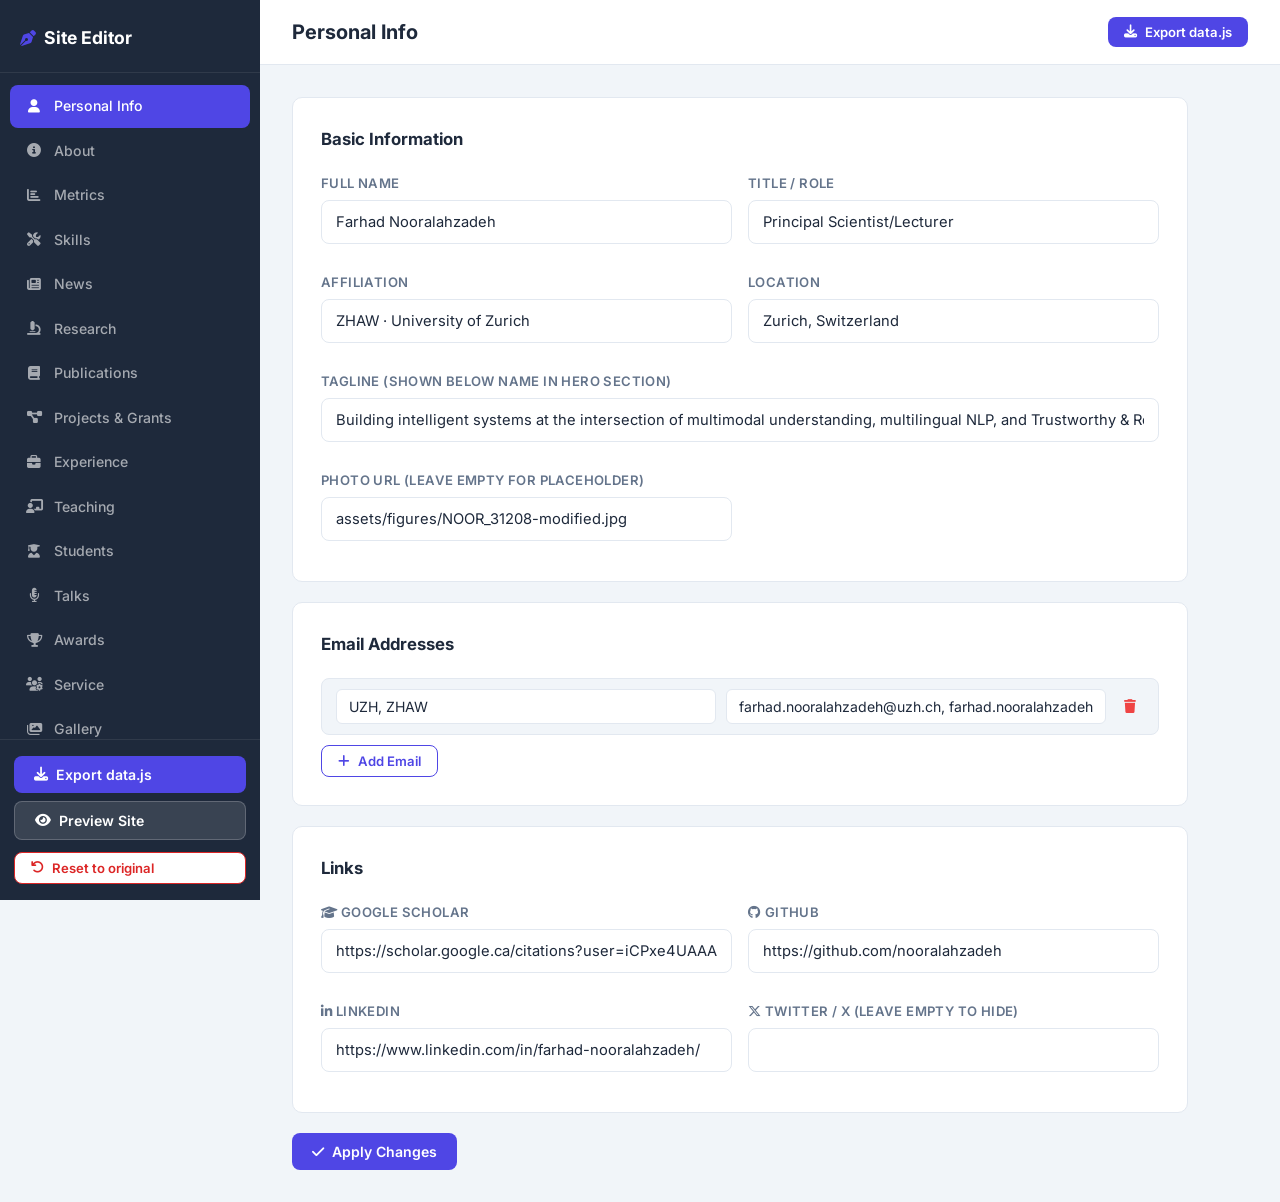
==== admin.html @ c6053048 "Add academic Supervision section and PhD alumni news. Co-authored-by: Cursor <cursoragent@cursor.com" ====
<!DOCTYPE html>
<html lang="en">
<head>
    <meta charset="UTF-8">
    <meta name="viewport" content="width=device-width, initial-scale=1.0">
    <title>Site Editor — Farhad Nooralahzadeh</title>
    <link rel="preconnect" href="https://fonts.googleapis.com">
    <link rel="preconnect" href="https://fonts.gstatic.com" crossorigin>
    <link href="https://fonts.googleapis.com/css2?family=Inter:wght@300;400;500;600;700&display=swap" rel="stylesheet">
    <link rel="stylesheet" href="https://cdnjs.cloudflare.com/ajax/libs/font-awesome/6.5.1/css/all.min.css">
    <link rel="stylesheet" href="admin.css">
</head>
<body>
    <div class="admin-layout">
        <!-- Sidebar -->
        <aside class="sidebar" id="sidebar">
            <div class="sidebar-header">
                <h2><i class="fas fa-pen-nib"></i> Site Editor</h2>
                <button class="sidebar-close" id="sidebarClose"><i class="fas fa-times"></i></button>
            </div>
            <nav class="sidebar-nav">
                <a href="#" class="sidebar-link active" data-section="personal"><i class="fas fa-user"></i> Personal Info</a>
                <a href="#" class="sidebar-link" data-section="about"><i class="fas fa-info-circle"></i> About</a>
                <a href="#" class="sidebar-link" data-section="metrics"><i class="fas fa-chart-bar"></i> Metrics</a>
                <a href="#" class="sidebar-link" data-section="skills"><i class="fas fa-tools"></i> Skills</a>
                <a href="#" class="sidebar-link" data-section="news"><i class="fas fa-newspaper"></i> News</a>
                <a href="#" class="sidebar-link" data-section="research"><i class="fas fa-microscope"></i> Research</a>
                <a href="#" class="sidebar-link" data-section="publications"><i class="fas fa-book"></i> Publications</a>
                <a href="#" class="sidebar-link" data-section="projects"><i class="fas fa-project-diagram"></i> Projects & Grants</a>
                <a href="#" class="sidebar-link" data-section="experience"><i class="fas fa-briefcase"></i> Experience</a>
                <a href="#" class="sidebar-link" data-section="teaching"><i class="fas fa-chalkboard-teacher"></i> Teaching</a>
                <a href="#" class="sidebar-link" data-section="students"><i class="fas fa-user-graduate"></i> Students</a>
                <a href="#" class="sidebar-link" data-section="talks"><i class="fas fa-microphone-alt"></i> Talks</a>
                <a href="#" class="sidebar-link" data-section="awards"><i class="fas fa-trophy"></i> Awards</a>
                <a href="#" class="sidebar-link" data-section="service"><i class="fas fa-users-cog"></i> Service</a>
                <a href="#" class="sidebar-link" data-section="gallery"><i class="fas fa-images"></i> Gallery</a>
            </nav>
            <div class="sidebar-actions">
                <button class="btn btn-primary" id="btnSave"><i class="fas fa-download"></i> Export data.js</button>
                <button class="btn btn-secondary" id="btnPreview"><i class="fas fa-eye"></i> Preview Site</button>
                <button class="btn btn-outline btn-sm" id="btnReset" style="margin-top:4px;color:#dc2626;border-color:#dc2626"><i class="fas fa-undo"></i> Reset to original</button>
            </div>
        </aside>

        <!-- Main content -->
        <main class="main-content">
            <header class="main-header">
                <button class="menu-toggle" id="menuToggle"><i class="fas fa-bars"></i></button>
                <h1 id="sectionTitle">Personal Info</h1>
                <div class="header-actions">
                    <button class="btn btn-sm btn-primary" id="btnSaveTop"><i class="fas fa-download"></i> Export data.js</button>
                </div>
            </header>

            <div class="editor-area" id="editorArea">
                <!-- Dynamic content inserted here -->
            </div>
        </main>
    </div>

    <!-- Draft banner (shown only when NOT using dev server) -->
    <div class="draft-banner" id="draftBanner" style="display:none">
        <i class="fas fa-info-circle"></i>
        <span>Draft saved in browser only. Run <code style="background:#dbeafe;padding:2px 6px;border-radius:4px">python3 serve.py</code> to auto-save data.js, or click <strong>Export data.js</strong> to download manually.</span>
    </div>

    <!-- Toast notification -->
    <div class="toast" id="toast"></div>

    <script src="data.js?v=43"></script>
    <script>
    /* ==========================================================
       ADMIN EDITOR — Visual editor for data.js
       ========================================================== */

    // Load from localStorage if saved, otherwise from data.js
    // Version check: if data.js has a newer _dataVersion, discard the stale draft
    const STORAGE_KEY = 'siteDataDraft';
    let data;
    const saved = localStorage.getItem(STORAGE_KEY);
    if (saved) {
        try {
            const draft = JSON.parse(saved);
            const fileVersion = siteData._dataVersion || 0;
            const draftVersion = draft._dataVersion || 0;
            if (draftVersion < fileVersion) {
                console.log(`[Admin] data.js updated (v${fileVersion} > draft v${draftVersion}). Loading fresh data.`);
                data = JSON.parse(JSON.stringify(siteData));
                localStorage.removeItem(STORAGE_KEY);
            } else {
                data = draft;
                console.log('[Admin] Loaded draft from localStorage (v' + draftVersion + ')');
            }
        } catch (e) {
            data = JSON.parse(JSON.stringify(siteData));
        }
    } else {
        data = JSON.parse(JSON.stringify(siteData));
    }

    // Persist to localStorage AND write data.js via dev server
    function persistDraft() {
        localStorage.setItem(STORAGE_KEY, JSON.stringify(data));

        // Try to save data.js through the local dev server
        fetch('/save-data', {
            method: 'POST',
            headers: { 'Content-Type': 'application/json' },
            body: JSON.stringify(data)
        })
        .then(r => r.json())
        .then(res => {
            if (res.ok) {
                document.getElementById('draftBanner').style.display = 'none';
                console.log('[Admin] data.js saved to disk');
            }
        })
        .catch(() => {
            // Not running via dev server — show draft banner
            document.getElementById('draftBanner').style.display = '';
            console.log('[Admin] Saved to localStorage only (run serve.py for auto-save to data.js)');
        });
    }

    const editorArea = document.getElementById('editorArea');
    const sectionTitle = document.getElementById('sectionTitle');

    // ─── Sidebar navigation ─────────────────────────────
    document.querySelectorAll('.sidebar-link').forEach(link => {
        link.addEventListener('click', e => {
            e.preventDefault();
            document.querySelectorAll('.sidebar-link').forEach(l => l.classList.remove('active'));
            link.classList.add('active');
            const section = link.dataset.section;
            sectionTitle.textContent = link.textContent.trim();
            renderSection(section);
            // Close sidebar on mobile
            document.getElementById('sidebar').classList.remove('open');
        });
    });

    // Mobile menu
    document.getElementById('menuToggle').addEventListener('click', () => {
        document.getElementById('sidebar').classList.toggle('open');
    });
    document.getElementById('sidebarClose').addEventListener('click', () => {
        document.getElementById('sidebar').classList.remove('open');
    });

    // Save / Preview buttons
    document.getElementById('btnSave').addEventListener('click', downloadDataJS);
    document.getElementById('btnSaveTop').addEventListener('click', downloadDataJS);
    document.getElementById('btnPreview').addEventListener('click', () => {
        window.open('index.html', '_blank');
    });

    document.getElementById('btnReset').addEventListener('click', () => {
        if (confirm('Reset all changes and revert to the original data.js? This cannot be undone.')) {
            localStorage.removeItem(STORAGE_KEY);
            data = JSON.parse(JSON.stringify(siteData));
            renderSection('personal');
            document.querySelectorAll('.sidebar-link').forEach(l => l.classList.remove('active'));
            document.querySelector('.sidebar-link[data-section="personal"]').classList.add('active');
            sectionTitle.textContent = 'Personal Info';
            document.getElementById('draftBanner').style.display = 'none';
            showToast('Reset to original data.js');
        }
    });

    // ─── Section Renderers ──────────────────────────────
    function renderSection(section) {
        const renderers = {
            personal: renderPersonalEditor,
            about: renderAboutEditor,
            metrics: renderMetricsEditor,
            skills: renderSkillsEditor,
            news: renderNewsEditor,
            research: renderResearchEditor,
            publications: renderPublicationsEditor,
            projects: renderProjectsEditor,
            experience: renderExperienceEditor,
            teaching: renderTeachingEditor,
            students: renderStudentsEditor,
            talks: renderTalksEditor,
            awards: renderAwardsEditor,
            service: renderServiceEditor,
            gallery: renderGalleryEditor
        };
        (renderers[section] || renderers.personal)();
    }

    // ─── PERSONAL INFO ──────────────────────────────────
    function renderPersonalEditor() {
        const d = data.personal;
        editorArea.innerHTML = `
            <div class="editor-card">
                <h3>Basic Information</h3>
                <div class="form-grid">
                    <div class="form-group">
                        <label>Full Name</label>
                        <input type="text" id="p-name" value="${esc(d.name)}">
                    </div>
                    <div class="form-group">
                        <label>Title / Role</label>
                        <input type="text" id="p-title" value="${esc(d.title)}">
                    </div>
                    <div class="form-group">
                        <label>Affiliation</label>
                        <input type="text" id="p-affiliation" value="${esc(d.affiliation)}">
                    </div>
                    <div class="form-group">
                        <label>Location</label>
                        <input type="text" id="p-location" value="${esc(d.location || '')}" placeholder="e.g. Zurich, Switzerland">
                    </div>
                    <div class="form-group col-span-full">
                        <label>Tagline (shown below name in hero section)</label>
                        <input type="text" id="p-tagline" value="${esc(d.tagline || '')}" placeholder="e.g. Building intelligent systems at the intersection of...">
                    </div>
                    <div class="form-group">
                        <label>Photo URL (leave empty for placeholder)</label>
                        <input type="text" id="p-photo" value="${esc(d.photo)}" placeholder="e.g. assets/profile.jpg">
                    </div>
                </div>
            </div>

            <div class="editor-card">
                <h3>Email Addresses</h3>
                <div id="emails-list">
                    ${d.emails.map((e, i) => `
                        <div class="inline-group" data-idx="${i}">
                            <input type="text" placeholder="Label" value="${esc(e.label)}" data-field="label">
                            <input type="email" placeholder="Email" value="${esc(e.address)}" data-field="address">
                            <button class="btn-icon btn-danger" onclick="removeEmail(${i})"><i class="fas fa-trash"></i></button>
                        </div>`).join('')}
                </div>
                <button class="btn btn-sm btn-outline" onclick="addEmail()"><i class="fas fa-plus"></i> Add Email</button>
            </div>

            <div class="editor-card">
                <h3>Links</h3>
                <div class="form-grid">
                    <div class="form-group">
                        <label><i class="fas fa-graduation-cap"></i> Google Scholar</label>
                        <input type="url" id="p-scholar" value="${esc(d.links.scholar)}">
                    </div>
                    <div class="form-group">
                        <label><i class="fab fa-github"></i> GitHub</label>
                        <input type="url" id="p-github" value="${esc(d.links.github)}">
                    </div>
                    <div class="form-group">
                        <label><i class="fab fa-linkedin-in"></i> LinkedIn</label>
                        <input type="url" id="p-linkedin" value="${esc(d.links.linkedin)}">
                    </div>
                    <div class="form-group">
                        <label><i class="fab fa-x-twitter"></i> Twitter / X (leave empty to hide)</label>
                        <input type="url" id="p-twitter" value="${esc(d.links.twitter)}">
                    </div>
                </div>
            </div>
            <button class="btn btn-primary" onclick="savePersonal()"><i class="fas fa-check"></i> Apply Changes</button>
        `;
    }

    function savePersonal() {
        data.personal.name = val('p-name');
        data.personal.title = val('p-title');
        data.personal.affiliation = val('p-affiliation');
        data.personal.location = val('p-location');
        data.personal.tagline = val('p-tagline');
        data.personal.photo = val('p-photo');
        data.personal.links.scholar = val('p-scholar');
        data.personal.links.github = val('p-github');
        data.personal.links.linkedin = val('p-linkedin');
        data.personal.links.twitter = val('p-twitter');

        // Emails
        data.personal.emails = [];
        document.querySelectorAll('#emails-list .inline-group').forEach(row => {
            const label = row.querySelector('[data-field="label"]').value.trim();
            const address = row.querySelector('[data-field="address"]').value.trim();
            if (label && address) data.personal.emails.push({ label, address });
        });
        persistDraft();
        showToast('Personal info saved');
    }

    window.addEmail = function() {
        data.personal.emails.push({ label: '', address: '' });
        renderPersonalEditor();
    };
    window.removeEmail = function(i) {
        data.personal.emails.splice(i, 1);
        renderPersonalEditor();
    };

    // ─── ABOUT ──────────────────────────────────────────
    function renderAboutEditor() {
        const d = data.about;
        editorArea.innerHTML = `
            <div class="editor-card">
                <h3>About Paragraphs <span class="hint">HTML allowed (e.g. &lt;strong&gt;, &lt;em&gt;, &lt;a&gt;)</span></h3>
                <div id="about-paragraphs">
                    ${d.paragraphs.map((p, i) => `
                        <div class="form-group">
                            <label>Paragraph ${i + 1}
                                <button class="btn-icon btn-danger float-right" onclick="removeAboutParagraph(${i})"><i class="fas fa-trash"></i></button>
                            </label>
                            <textarea rows="4" data-idx="${i}">${esc(p)}</textarea>
                        </div>`).join('')}
                </div>
                <button class="btn btn-sm btn-outline" onclick="addAboutParagraph()"><i class="fas fa-plus"></i> Add Paragraph</button>
            </div>

            <div class="editor-card">
                <h3>Highlight Cards</h3>
                <div id="about-highlights">
                    ${d.highlights.map((h, i) => `
                        <div class="card-group" data-idx="${i}">
                            <div class="card-group-header">
                                <strong>Card ${i + 1}</strong>
                                <button class="btn-icon btn-danger" onclick="removeHighlight(${i})"><i class="fas fa-trash"></i></button>
                            </div>
                            <div class="form-grid-3">
                                <div class="form-group">
                                    <label>Icon (FA class)</label>
                                    <input type="text" value="${esc(h.icon)}" data-field="icon">
                                </div>
                                <div class="form-group">
                                    <label>Title</label>
                                    <input type="text" value="${esc(h.title)}" data-field="title">
                                </div>
                                <div class="form-group">
                                    <label>Text</label>
                                    <input type="text" value="${esc(h.text)}" data-field="text">
                                </div>
                            </div>
                        </div>`).join('')}
                </div>
                <button class="btn btn-sm btn-outline" onclick="addHighlight()"><i class="fas fa-plus"></i> Add Card</button>
            </div>
            <button class="btn btn-primary" onclick="saveAbout()"><i class="fas fa-check"></i> Apply Changes</button>
        `;
    }

    function saveAbout() {
        data.about.paragraphs = [];
        document.querySelectorAll('#about-paragraphs textarea').forEach(ta => {
            if (ta.value.trim()) data.about.paragraphs.push(ta.value.trim());
        });
        data.about.highlights = [];
        document.querySelectorAll('#about-highlights .card-group').forEach(card => {
            data.about.highlights.push({
                icon: card.querySelector('[data-field="icon"]').value.trim(),
                title: card.querySelector('[data-field="title"]').value.trim(),
                text: card.querySelector('[data-field="text"]').value.trim()
            });
        });
        persistDraft();
        showToast('About section saved');
    }

    window.addAboutParagraph = function() { data.about.paragraphs.push(''); renderAboutEditor(); };
    window.removeAboutParagraph = function(i) { data.about.paragraphs.splice(i, 1); renderAboutEditor(); };
    window.addHighlight = function() { data.about.highlights.push({ icon: 'fas fa-star', title: '', text: '' }); renderAboutEditor(); };
    window.removeHighlight = function(i) { data.about.highlights.splice(i, 1); renderAboutEditor(); };

    // ─── METRICS ────────────────────────────────────────
    function renderMetricsEditor() {
        if (!data.metrics) data.metrics = [];
        editorArea.innerHTML = `
            <div class="editor-card">
                <div class="card-header-flex">
                    <h3>Impact Metrics Bar <span class="hint">Shown in the About section (e.g. "23+ Publications")</span></h3>
                    <button class="btn btn-sm btn-outline" onclick="addMetric()"><i class="fas fa-plus"></i> Add Metric</button>
                </div>
                <div id="metric-items">
                    ${data.metrics.map((m, i) => `
                        <div class="inline-group" data-idx="${i}">
                            <input type="text" placeholder="Value (e.g. 23+)" value="${esc(m.value)}" data-field="value" style="flex:0 0 120px">
                            <input type="text" placeholder="Label (e.g. Publications)" value="${esc(m.label)}" data-field="label">
                            ${i > 0 ? `<button class="btn-icon" onclick="moveItem('metrics',${i},-1)" title="Move up"><i class="fas fa-arrow-up"></i></button>` : ''}
                            ${i < data.metrics.length - 1 ? `<button class="btn-icon" onclick="moveItem('metrics',${i},1)" title="Move down"><i class="fas fa-arrow-down"></i></button>` : ''}
                            <button class="btn-icon btn-danger" onclick="removeMetric(${i})"><i class="fas fa-trash"></i></button>
                        </div>`).join('')}
                    ${data.metrics.length === 0 ? '<p class="empty-msg">No metrics added yet.</p>' : ''}
                </div>
            </div>
            <button class="btn btn-primary" onclick="saveMetrics()"><i class="fas fa-check"></i> Apply Changes</button>
        `;
    }

    function saveMetrics() {
        data.metrics = [];
        document.querySelectorAll('#metric-items .inline-group').forEach(row => {
            data.metrics.push({
                value: row.querySelector('[data-field="value"]').value.trim(),
                label: row.querySelector('[data-field="label"]').value.trim()
            });
        });
        persistDraft();
        showToast('Metrics saved');
    }

    window.addMetric = function() { data.metrics.push({ value: '', label: '' }); renderMetricsEditor(); };
    window.removeMetric = function(i) { data.metrics.splice(i, 1); renderMetricsEditor(); };

    // ─── SKILLS ─────────────────────────────────────────
    function renderSkillsEditor() {
        if (!data.skills) data.skills = [];
        editorArea.innerHTML = `
            <div class="editor-card">
                <div class="card-header-flex">
                    <h3>Technical Expertise <span class="hint">Skill categories shown in the "Technical Expertise" section</span></h3>
                    <button class="btn btn-sm btn-outline" onclick="addSkillCategory()"><i class="fas fa-plus"></i> Add Category</button>
                </div>
                <div id="skill-items">
                    ${data.skills.map((cat, i) => `
                        <div class="list-card" data-idx="${i}">
                            <div class="list-card-header">
                                <strong>${cat.category || 'New Category'}</strong>
                                <div class="list-card-actions">
                                    ${i > 0 ? `<button class="btn-icon" onclick="moveItem('skills',${i},-1)" title="Move up"><i class="fas fa-arrow-up"></i></button>` : ''}
                                    ${i < data.skills.length - 1 ? `<button class="btn-icon" onclick="moveItem('skills',${i},1)" title="Move down"><i class="fas fa-arrow-down"></i></button>` : ''}
                                    <button class="btn-icon btn-danger" onclick="removeSkillCategory(${i})"><i class="fas fa-trash"></i></button>
                                </div>
                            </div>
                            <div class="form-group">
                                <label>Category Name</label>
                                <input type="text" value="${esc(cat.category)}" data-field="category" placeholder="e.g. AI & Machine Learning">
                            </div>
                            <div class="form-group">
                                <label>Items (comma-separated)</label>
                                <textarea rows="2" data-field="items">${esc((cat.items || []).join(', '))}</textarea>
                            </div>
                        </div>`).join('')}
                    ${data.skills.length === 0 ? '<p class="empty-msg">No skill categories added yet.</p>' : ''}
                </div>
            </div>
            <button class="btn btn-primary" onclick="saveSkills()"><i class="fas fa-check"></i> Apply Changes</button>
        `;
    }

    function saveSkills() {
        data.skills = [];
        document.querySelectorAll('#skill-items .list-card').forEach(card => {
            const itemsRaw = card.querySelector('[data-field="items"]').value.trim();
            data.skills.push({
                category: card.querySelector('[data-field="category"]').value.trim(),
                items: itemsRaw ? itemsRaw.split(',').map(s => s.trim()).filter(Boolean) : []
            });
        });
        persistDraft();
        showToast('Skills saved');
    }

    window.addSkillCategory = function() { data.skills.push({ category: '', items: [] }); renderSkillsEditor(); };
    window.removeSkillCategory = function(i) { data.skills.splice(i, 1); renderSkillsEditor(); };

    // ─── NEWS ───────────────────────────────────────────
    function renderNewsEditor() {
        editorArea.innerHTML = `
            <div class="editor-card">
                <div class="card-header-flex">
                    <h3>News Items <span class="hint">Newest first. HTML allowed in text.</span></h3>
                    <button class="btn btn-sm btn-outline" onclick="addNews()"><i class="fas fa-plus"></i> Add News</button>
                </div>
                <div id="news-items">
                    ${data.news.map((n, i) => `
                        <div class="list-card" data-idx="${i}">
                            <div class="list-card-header">
                                <span class="list-card-badge">${n.month} ${n.year}</span>
                                <div class="list-card-actions">
                                    ${i > 0 ? `<button class="btn-icon" onclick="moveItem('news',${i},-1)" title="Move up"><i class="fas fa-arrow-up"></i></button>` : ''}
                                    ${i < data.news.length - 1 ? `<button class="btn-icon" onclick="moveItem('news',${i},1)" title="Move down"><i class="fas fa-arrow-down"></i></button>` : ''}
                                    <button class="btn-icon btn-danger" onclick="removeNews(${i})"><i class="fas fa-trash"></i></button>
                                </div>
                            </div>
                            <div class="form-grid-3">
                                <div class="form-group">
                                    <label>Month</label>
                                    <input type="text" value="${esc(n.month)}" data-field="month" placeholder="e.g. Feb">
                                </div>
                                <div class="form-group">
                                    <label>Year</label>
                                    <input type="text" value="${esc(n.year)}" data-field="year" placeholder="e.g. 2025">
                                </div>
                                <div class="form-group">
                                    <label>Icon</label>
                                    <select data-field="icon">
                                        <option value="fas fa-newspaper" ${n.icon === 'fas fa-newspaper' ? 'selected' : ''}>📰 News</option>
                                        <option value="fas fa-file-alt" ${n.icon === 'fas fa-file-alt' ? 'selected' : ''}>📄 Paper</option>
                                        <option value="fas fa-trophy" ${n.icon === 'fas fa-trophy' ? 'selected' : ''}>🏆 Award</option>
                                        <option value="fas fa-users" ${n.icon === 'fas fa-users' ? 'selected' : ''}>👥 Talk</option>
                                        <option value="fas fa-code" ${n.icon === 'fas fa-code' ? 'selected' : ''}>💻 Code</option>
                                        <option value="fas fa-bullhorn" ${n.icon === 'fas fa-bullhorn' ? 'selected' : ''}>📢 Announcement</option>
                                        <option value="fas fa-star" ${n.icon === 'fas fa-star' ? 'selected' : ''}>⭐ Highlight</option>
                                    </select>
                                </div>
                            </div>
                            <div class="form-group">
                                <label>Text (HTML allowed)</label>
                                <textarea rows="3" data-field="text">${esc(n.text)}</textarea>
                            </div>
                        </div>`).join('')}
                </div>
            </div>
            <button class="btn btn-primary" onclick="saveNews()"><i class="fas fa-check"></i> Apply Changes</button>
        `;
    }

    function saveNews() {
        data.news = [];
        document.querySelectorAll('#news-items .list-card').forEach(card => {
            data.news.push({
                month: card.querySelector('[data-field="month"]').value.trim(),
                year: card.querySelector('[data-field="year"]').value.trim(),
                icon: card.querySelector('[data-field="icon"]').value,
                text: card.querySelector('[data-field="text"]').value.trim()
            });
        });
        persistDraft();
        showToast('News saved');
    }

    window.addNews = function() {
        data.news.unshift({ month: '', year: new Date().getFullYear().toString(), icon: 'fas fa-newspaper', text: '' });
        renderNewsEditor();
    };
    window.removeNews = function(i) { data.news.splice(i, 1); renderNewsEditor(); };

    // ─── RESEARCH ───────────────────────────────────────
    function renderResearchEditor() {
        editorArea.innerHTML = `
            <div class="editor-card">
                <div class="card-header-flex">
                    <h3>Research Interests</h3>
                    <button class="btn btn-sm btn-outline" onclick="addResearch()"><i class="fas fa-plus"></i> Add</button>
                </div>
                <div id="research-items">
                    ${data.research.map((r, i) => `
                        <div class="list-card" data-idx="${i}">
                            <div class="list-card-header">
                                <strong><i class="${r.icon}"></i> ${r.title || 'New Interest'}</strong>
                                <button class="btn-icon btn-danger" onclick="removeResearch(${i})"><i class="fas fa-trash"></i></button>
                            </div>
                            <div class="form-grid-3">
                                <div class="form-group">
                                    <label>Icon (FA class)</label>
                                    <input type="text" value="${esc(r.icon)}" data-field="icon">
                                </div>
                                <div class="form-group col-span-2">
                                    <label>Title</label>
                                    <input type="text" value="${esc(r.title)}" data-field="title">
                                </div>
                            </div>
                            <div class="form-group">
                                <label>Description</label>
                                <textarea rows="2" data-field="text">${esc(r.text)}</textarea>
                            </div>
                            <div class="form-group">
                                <label>Subtopics (one per line)</label>
                                <textarea rows="3" data-field="subtopics">${esc((r.subtopics || []).join('\n'))}</textarea>
                            </div>
                        </div>`).join('')}
                </div>
            </div>
            <button class="btn btn-primary" onclick="saveResearch()"><i class="fas fa-check"></i> Apply Changes</button>
        `;
    }

    function saveResearch() {
        data.research = [];
        document.querySelectorAll('#research-items .list-card').forEach(card => {
            const subtopicsRaw = card.querySelector('[data-field="subtopics"]').value.trim();
            const subtopics = subtopicsRaw ? subtopicsRaw.split('\n').map(s => s.trim()).filter(Boolean) : [];
            data.research.push({
                icon: card.querySelector('[data-field="icon"]').value.trim(),
                title: card.querySelector('[data-field="title"]').value.trim(),
                text: card.querySelector('[data-field="text"]').value.trim(),
                subtopics: subtopics
            });
        });
        persistDraft();
        showToast('Research interests saved');
    }

    window.addResearch = function() { data.research.push({ icon: 'fas fa-star', title: '', text: '', subtopics: [] }); renderResearchEditor(); };
    window.removeResearch = function(i) { data.research.splice(i, 1); renderResearchEditor(); };

    // ─── PUBLICATIONS ───────────────────────────────────
    function renderPublicationsEditor() {
        editorArea.innerHTML = `
            <div class="editor-card">
                <div class="card-header-flex">
                    <h3>Publications <span class="hint">HTML allowed in authors field.</span></h3>
                    <button class="btn btn-sm btn-outline" onclick="addPublication()"><i class="fas fa-plus"></i> Add</button>
                </div>
                <div id="pub-items">
                    ${data.publications.map((p, i) => `
                        <div class="list-card" data-idx="${i}">
                            <div class="list-card-header">
                                <strong>${p.title || 'New Publication'}</strong>
                                <div class="list-card-actions">
                                    ${i > 0 ? `<button class="btn-icon" onclick="moveItem('publications',${i},-1)"><i class="fas fa-arrow-up"></i></button>` : ''}
                                    ${i < data.publications.length - 1 ? `<button class="btn-icon" onclick="moveItem('publications',${i},1)"><i class="fas fa-arrow-down"></i></button>` : ''}
                                    <button class="btn-icon btn-danger" onclick="removePublication(${i})"><i class="fas fa-trash"></i></button>
                                </div>
                            </div>
                            <div class="form-grid">
                                <div class="form-group">
                                    <label>Title</label>
                                    <input type="text" value="${esc(p.title)}" data-field="title">
                                </div>
                                <div class="form-group">
                                    <label>URL</label>
                                    <input type="url" value="${esc(p.url)}" data-field="url">
                                </div>
                                <div class="form-group">
                                    <label>Authors (HTML)</label>
                                    <input type="text" value="${esc(p.authors)}" data-field="authors">
                                </div>
                                <div class="form-group">
                                    <label>Venue</label>
                                    <input type="text" value="${esc(p.venue)}" data-field="venue">
                                </div>
                                <div class="form-group">
                                    <label>Category</label>
                                    <input type="text" value="${esc(p.category)}" data-field="category" placeholder="e.g. medical-ai, nlp, preprint">
                                </div>
                                <div class="form-group">
                                    <label>Role</label>
                                    <select data-field="role">
                                        <option value=""${!p.role ? ' selected' : ''}>— None —</option>
                                        <option value="First Author"${p.role === 'First Author' ? ' selected' : ''}>First Author</option>
                                        <option value="Senior Author"${p.role === 'Senior Author' ? ' selected' : ''}>Senior Author</option>
                                        <option value="Corresponding"${p.role === 'Corresponding' ? ' selected' : ''}>Corresponding</option>
                                    </select>
                                </div>
                                <div class="form-group">
                                    <label>Figure Icon (if no image)</label>
                                    <input type="text" value="${esc(p.figureIcon)}" data-field="figureIcon">
                                </div>
                                <div class="form-group col-span-full">
                                    <label>Figure Image Path</label>
                                    <input type="text" value="${esc(p.figure)}" data-field="figure" placeholder="e.g. assets/figures/paper.png">
                                </div>
                            </div>
                            <div class="form-group">
                                <label>Keywords (comma-separated)</label>
                                <input type="text" value="${esc((p.keywords || []).join(', '))}" data-field="keywords" placeholder="e.g. VLM, Radiology, GRPO">
                            </div>
                            <div class="form-group">
                                <label>Links (JSON array: [{"label":"Paper","url":"..."}])</label>
                                <textarea rows="2" data-field="links">${esc(JSON.stringify(p.links))}</textarea>
                            </div>
                        </div>`).join('')}
                </div>
            </div>
            <button class="btn btn-primary" onclick="savePublications()"><i class="fas fa-check"></i> Apply Changes</button>
        `;
    }

    function savePublications() {
        data.publications = [];
        document.querySelectorAll('#pub-items .list-card').forEach(card => {
            let links = [];
            try { links = JSON.parse(card.querySelector('[data-field="links"]').value); } catch(e) {}
            const keywordsRaw = card.querySelector('[data-field="keywords"]').value.trim();
            const keywords = keywordsRaw ? keywordsRaw.split(',').map(k => k.trim()).filter(Boolean) : [];
            const role = card.querySelector('[data-field="role"]').value;
            const pubObj = {
                category: card.querySelector('[data-field="category"]').value.trim(),
                authors: card.querySelector('[data-field="authors"]').value.trim(),
                title: card.querySelector('[data-field="title"]').value.trim(),
                url: card.querySelector('[data-field="url"]').value.trim(),
                venue: card.querySelector('[data-field="venue"]').value.trim(),
                figure: card.querySelector('[data-field="figure"]').value.trim(),
                figureIcon: card.querySelector('[data-field="figureIcon"]').value.trim(),
                keywords,
                links
            };
            if (role) pubObj.role = role;
            data.publications.push(pubObj);
        });
        persistDraft();
        showToast('Publications saved');
    }

    window.addPublication = function() {
        data.publications.push({ category: '', authors: '<strong>F. Nooralahzadeh</strong>, et al.', title: '', url: '', venue: '', figure: '', figureIcon: 'fas fa-file-alt', role: '', keywords: [], links: [] });
        renderPublicationsEditor();
    };
    window.removePublication = function(i) { data.publications.splice(i, 1); renderPublicationsEditor(); };

    // ─── PROJECTS ───────────────────────────────────────
    function renderProjectsEditor() {
        editorArea.innerHTML = `
            <div class="editor-card">
                <div class="card-header-flex">
                    <h3>Projects & Grants</h3>
                    <button class="btn btn-sm btn-outline" onclick="addProject()"><i class="fas fa-plus"></i> Add</button>
                </div>
                <div id="proj-items">
                    ${data.projects.map((p, i) => `
                        <div class="list-card" data-idx="${i}">
                            <div class="list-card-header">
                                <strong>${p.title || 'New Project'}</strong>
                                <div class="list-card-actions">
                                    ${i > 0 ? `<button class="btn-icon" onclick="moveItem('projects',${i},-1)"><i class="fas fa-arrow-up"></i></button>` : ''}
                                    <button class="btn-icon btn-danger" onclick="removeProject(${i})"><i class="fas fa-trash"></i></button>
                                </div>
                            </div>
                            <div class="form-grid-3">
                                <div class="form-group">
                                    <label>Badge (e.g. PI · DIZH)</label>
                                    <input type="text" value="${esc(p.badge)}" data-field="badge">
                                </div>
                                <div class="form-group">
                                    <label>Status</label>
                                    <select data-field="status">
                                        <option value="Ongoing" ${(p.status || '') === 'Ongoing' ? 'selected' : ''}>Ongoing</option>
                                        <option value="Funded" ${(p.status || '') === 'Funded' ? 'selected' : ''}>Funded</option>
                                        <option value="Completed" ${(p.status || '') === 'Completed' ? 'selected' : ''}>Completed</option>
                                    </select>
                                </div>
                                <div class="form-group">
                                    <label>Icon (FA class)</label>
                                    <input type="text" value="${esc(p.icon)}" data-field="icon">
                                </div>
                            </div>
                            <div class="form-group">
                                <label>Title</label>
                                <input type="text" value="${esc(p.title)}" data-field="title">
                            </div>
                            <div class="form-group">
                                <label>Tagline</label>
                                <input type="text" value="${esc(p.tagline)}" data-field="tagline">
                            </div>
                            <div class="form-group">
                                <label>Challenge <span class="hint">(What problem are you solving?)</span></label>
                                <textarea rows="2" data-field="challenge">${esc(p.challenge || '')}</textarea>
                            </div>
                            <div class="form-group">
                                <label>Approach <span class="hint">(How do you solve it?)</span></label>
                                <textarea rows="2" data-field="approach">${esc(p.approach || '')}</textarea>
                            </div>
                            <div class="form-group">
                                <label>Description <span class="hint">(fallback if no challenge/approach)</span></label>
                                <textarea rows="2" data-field="description">${esc(p.description)}</textarea>
                            </div>
                            <div class="form-group">
                                <label>Impact Highlights <span class="hint">(comma-separated, shown as ✅ checkmarks)</span></label>
                                <input type="text" value="${esc((p.impact || []).join(', '))}" data-field="impact" placeholder="e.g. CHF 599K funded, Multi-agent pipeline, Real-time decision support">
                            </div>
                            <div class="form-group">
                                <label>Tech Tags (comma separated)</label>
                                <input type="text" value="${esc(p.tech.join(', '))}" data-field="tech">
                            </div>
                            <div class="form-group">
                                <label>Links (JSON: [{"icon":"fab fa-github","label":"GitHub","url":"..."}])</label>
                                <textarea rows="2" data-field="links">${esc(JSON.stringify(p.links))}</textarea>
                            </div>
                        </div>`).join('')}
                </div>
            </div>
            <button class="btn btn-primary" onclick="saveProjects()"><i class="fas fa-check"></i> Apply Changes</button>
        `;
    }

    function saveProjects() {
        data.projects = [];
        document.querySelectorAll('#proj-items .list-card').forEach(card => {
            let links = [];
            try { links = JSON.parse(card.querySelector('[data-field="links"]').value); } catch(e) {}
            const impactRaw = card.querySelector('[data-field="impact"]').value.trim();
            const impact = impactRaw ? impactRaw.split(',').map(s => s.trim()).filter(Boolean) : [];
            const proj = {
                badge: card.querySelector('[data-field="badge"]').value.trim(),
                status: card.querySelector('[data-field="status"]').value,
                icon: card.querySelector('[data-field="icon"]').value.trim(),
                title: card.querySelector('[data-field="title"]').value.trim(),
                tagline: card.querySelector('[data-field="tagline"]').value.trim(),
                challenge: card.querySelector('[data-field="challenge"]').value.trim(),
                approach: card.querySelector('[data-field="approach"]').value.trim(),
                description: card.querySelector('[data-field="description"]').value.trim(),
                impact,
                tech: card.querySelector('[data-field="tech"]').value.split(',').map(s => s.trim()).filter(Boolean),
                links
            };
            data.projects.push(proj);
        });
        persistDraft();
        showToast('Projects saved');
    }

    window.addProject = function() {
        data.projects.push({ badge: '', status: 'Ongoing', icon: 'fas fa-folder', title: '', tagline: '', challenge: '', approach: '', description: '', impact: [], tech: [], links: [] });
        renderProjectsEditor();
    };
    window.removeProject = function(i) { data.projects.splice(i, 1); renderProjectsEditor(); };

    // ─── EXPERIENCE ─────────────────────────────────────
    function renderExperienceEditor() {
        editorArea.innerHTML = `
            <div class="editor-card">
                <div class="card-header-flex">
                    <h3>Experience & Education</h3>
                    <button class="btn btn-sm btn-outline" onclick="addExperience()"><i class="fas fa-plus"></i> Add</button>
                </div>
                <div id="exp-items">
                    ${data.experience.map((e, i) => `
                        <div class="list-card" data-idx="${i}">
                            <div class="list-card-header">
                                <span class="list-card-badge ${e.type === 'education' ? 'badge-edu' : ''}">${e.type === 'education' ? '🎓 Education' : '💼 Work'}</span>
                                <div class="list-card-actions">
                                    ${i > 0 ? `<button class="btn-icon" onclick="moveItem('experience',${i},-1)"><i class="fas fa-arrow-up"></i></button>` : ''}
                                    ${i < data.experience.length - 1 ? `<button class="btn-icon" onclick="moveItem('experience',${i},1)"><i class="fas fa-arrow-down"></i></button>` : ''}
                                    <button class="btn-icon btn-danger" onclick="removeExperience(${i})"><i class="fas fa-trash"></i></button>
                                </div>
                            </div>
                            <div class="form-grid-3">
                                <div class="form-group">
                                    <label>Date</label>
                                    <input type="text" value="${esc(e.date)}" data-field="date">
                                </div>
                                <div class="form-group">
                                    <label>Title / Position</label>
                                    <input type="text" value="${esc(e.title)}" data-field="title">
                                </div>
                                <div class="form-group">
                                    <label>Type</label>
                                    <select data-field="type">
                                        <option value="work" ${e.type === 'work' ? 'selected' : ''}>Work</option>
                                        <option value="education" ${e.type === 'education' ? 'selected' : ''}>Education</option>
                                    </select>
                                </div>
                            </div>
                            <div class="form-group">
                                <label>Place / Institution</label>
                                <input type="text" value="${esc(e.place)}" data-field="place">
                            </div>
                            <div class="form-group">
                                <label>Description</label>
                                <textarea rows="2" data-field="description">${esc(e.description)}</textarea>
                            </div>
                        </div>`).join('')}
                </div>
            </div>
            <button class="btn btn-primary" onclick="saveExperience()"><i class="fas fa-check"></i> Apply Changes</button>
        `;
    }

    function saveExperience() {
        data.experience = [];
        document.querySelectorAll('#exp-items .list-card').forEach(card => {
            data.experience.push({
                date: card.querySelector('[data-field="date"]').value.trim(),
                title: card.querySelector('[data-field="title"]').value.trim(),
                type: card.querySelector('[data-field="type"]').value,
                place: card.querySelector('[data-field="place"]').value.trim(),
                description: card.querySelector('[data-field="description"]').value.trim()
            });
        });
        persistDraft();
        showToast('Experience saved');
    }

    window.addExperience = function() {
        data.experience.unshift({ date: '', title: '', type: 'work', place: '', description: '' });
        renderExperienceEditor();
    };
    window.removeExperience = function(i) { data.experience.splice(i, 1); renderExperienceEditor(); };

    // ─── TEACHING ───────────────────────────────────────
    function renderTeachingEditor() {
        const t = data.teaching;
        editorArea.innerHTML = `
            <div class="editor-card">
                <div class="card-header-flex">
                    <h3>Courses</h3>
                    <button class="btn btn-sm btn-outline" onclick="addCourse()"><i class="fas fa-plus"></i> Add</button>
                </div>
                <div id="course-items">
                    ${t.courses.map((c, i) => `
                        <div class="inline-group" data-idx="${i}">
                            <input type="text" placeholder="Term" value="${esc(c.term)}" data-field="term" style="flex:0 0 130px">
                            <input type="text" placeholder="Course Name" value="${esc(c.name)}" data-field="name">
                            <input type="text" placeholder="Level" value="${esc(c.level)}" data-field="level" style="flex:0 0 200px">
                            ${i > 0 ? `<button class="btn-icon" onclick="moveCourse(${i},-1)" title="Move up"><i class="fas fa-arrow-up"></i></button>` : ''}
                            ${i < t.courses.length - 1 ? `<button class="btn-icon" onclick="moveCourse(${i},1)" title="Move down"><i class="fas fa-arrow-down"></i></button>` : ''}
                            <button class="btn-icon btn-danger" onclick="removeCourse(${i})"><i class="fas fa-trash"></i></button>
                        </div>`).join('')}
                </div>
            </div>
            <div class="editor-card">
                <h3>Certification Note</h3>
                <div class="form-group">
                    <input type="text" id="t-cert" value="${esc(t.certification)}">
                </div>
            </div>
            <button class="btn btn-primary" onclick="saveTeaching()"><i class="fas fa-check"></i> Apply Changes</button>
        `;
    }

    function saveTeaching() {
        data.teaching.courses = [];
        document.querySelectorAll('#course-items .inline-group').forEach(row => {
            data.teaching.courses.push({
                term: row.querySelector('[data-field="term"]').value.trim(),
                name: row.querySelector('[data-field="name"]').value.trim(),
                level: row.querySelector('[data-field="level"]').value.trim()
            });
        });
        data.teaching.certification = val('t-cert');
        persistDraft();
        showToast('Teaching saved');
    }

    window.addCourse = function() { data.teaching.courses.push({ term: '', name: '', level: '' }); renderTeachingEditor(); };
    window.removeCourse = function(i) { data.teaching.courses.splice(i, 1); renderTeachingEditor(); };
    window.moveCourse = function(idx, dir) {
        const arr = data.teaching.courses;
        const newIdx = idx + dir;
        if (newIdx < 0 || newIdx >= arr.length) return;
        [arr[idx], arr[newIdx]] = [arr[newIdx], arr[idx]];
        renderTeachingEditor();
    };

    // ─── STUDENTS ───────────────────────────────────────
    function renderStudentsEditor() {
        const s = data.students;
        editorArea.innerHTML = `
            <div class="editor-card">
                <h3>Summary Note</h3>
                <div class="form-group">
                    <label>Shown above the student list (e.g. total supervised count)</label>
                    <textarea rows="2" id="s-summary">${esc(s.summary)}</textarea>
                </div>
            </div>

            <div class="editor-card">
                <div class="card-header-flex">
                    <h3>Current Students <span class="hint">Displayed as a compact list on the site</span></h3>
                    <button class="btn btn-sm btn-outline" onclick="addCurrentStudent()"><i class="fas fa-plus"></i> Add Student</button>
                </div>
                <div id="current-students">
                    ${(s.current || []).map((st, i) => `
                        <div class="inline-group" data-idx="${i}">
                            <input type="text" placeholder="Student Name" value="${esc(st.name)}" data-field="name">
                            <select data-field="badge" style="flex:0 0 110px">
                                <option value="badge-master" ${st.badge === 'badge-master' ? 'selected' : ''}>Master's</option>
                                <option value="badge-bachelor" ${st.badge === 'badge-bachelor' ? 'selected' : ''}>Bachelor's</option>
                                <option value="badge-phd" ${st.badge === 'badge-phd' ? 'selected' : ''}>PhD</option>
                                <option value="badge-semester" ${st.badge === 'badge-semester' ? 'selected' : ''}>Semester</option>
                            </select>
                            <input type="text" placeholder="Degree label" value="${esc(st.degree)}" data-field="degree" style="flex:0 0 120px">
                            <input type="text" placeholder="Project title" value="${esc(st.project)}" data-field="project">
                            ${i > 0 ? `<button class="btn-icon" onclick="moveStudent('current',${i},-1)" title="Move up"><i class="fas fa-arrow-up"></i></button>` : ''}
                            ${i < s.current.length - 1 ? `<button class="btn-icon" onclick="moveStudent('current',${i},1)" title="Move down"><i class="fas fa-arrow-down"></i></button>` : ''}
                            <button class="btn-icon btn-danger" onclick="removeCurrentStudent(${i})"><i class="fas fa-trash"></i></button>
                        </div>`).join('')}
                    ${(s.current || []).length === 0 ? '<p class="empty-msg">No current students added yet. Click "Add Student" above.</p>' : ''}
                </div>
            </div>

            <div class="editor-card">
                <div class="card-header-flex">
                    <h3>Former Master&rsquo;s &rarr; PhD <span class="hint">Alumni now pursuing a PhD</span></h3>
                    <button class="btn btn-sm btn-outline" onclick="addPreviousStudent()"><i class="fas fa-plus"></i> Add Alumni</button>
                </div>
                <div id="previous-students">
                    ${(s.previous || []).map((st, i) => `
                        <div class="list-card" data-idx="${i}" style="margin-bottom:12px;padding:12px;border:1px solid var(--border,#e5e7eb);border-radius:8px">
                            <div class="inline-group" style="margin-bottom:8px">
                                <input type="text" placeholder="Student Name" value="${esc(st.name)}" data-field="name">
                                <select data-field="badge" style="flex:0 0 110px">
                                    <option value="badge-phd" ${st.badge === 'badge-phd' ? 'selected' : ''}>PhD</option>
                                    <option value="badge-master" ${st.badge === 'badge-master' ? 'selected' : ''}>Master's</option>
                                </select>
                                <input type="text" placeholder="Badge label (e.g. Now PhD)" value="${esc(st.degree)}" data-field="degree" style="flex:0 0 120px">
                                ${i > 0 ? `<button class="btn-icon" onclick="moveStudent('previous',${i},-1)" title="Move up"><i class="fas fa-arrow-up"></i></button>` : ''}
                                ${i < (s.previous || []).length - 1 ? `<button class="btn-icon" onclick="moveStudent('previous',${i},1)" title="Move down"><i class="fas fa-arrow-down"></i></button>` : ''}
                                <button class="btn-icon btn-danger" onclick="removePreviousStudent(${i})"><i class="fas fa-trash"></i></button>
                            </div>
                            <div class="form-group" style="margin-bottom:8px">
                                <input type="url" placeholder="Profile / lab URL (optional)" value="${esc(st.url || '')}" data-field="url">
                            </div>
                            <div class="form-group" style="margin:0">
                                <input type="text" placeholder="PhD topic / affiliation" value="${esc(st.project || '')}" data-field="project">
                            </div>
                        </div>`).join('')}
                    ${(s.previous || []).length === 0 ? '<p class="empty-msg">No alumni added yet.</p>' : ''}
                </div>
            </div>
            <button class="btn btn-primary" onclick="saveStudents()"><i class="fas fa-check"></i> Apply Changes</button>
        `;
    }

    function saveStudents() {
        data.students.summary = document.getElementById('s-summary').value.trim();

        data.students.current = [];
        document.querySelectorAll('#current-students .inline-group').forEach(row => {
            data.students.current.push({
                name: row.querySelector('[data-field="name"]').value.trim(),
                degree: row.querySelector('[data-field="degree"]').value.trim(),
                badge: row.querySelector('[data-field="badge"]').value,
                dates: '',
                project: row.querySelector('[data-field="project"]').value.trim(),
                description: ''
            });
        });

        data.students.previous = [];
        document.querySelectorAll('#previous-students .list-card').forEach(card => {
            data.students.previous.push({
                name: card.querySelector('[data-field="name"]').value.trim(),
                url: card.querySelector('[data-field="url"]').value.trim(),
                degree: card.querySelector('[data-field="degree"]').value.trim(),
                badge: card.querySelector('[data-field="badge"]').value,
                project: card.querySelector('[data-field="project"]').value.trim()
            });
        });
        persistDraft();
        showToast('Students saved');
    }

    window.addCurrentStudent = function() {
        data.students.current.push({ name: '', degree: "Master's Thesis", badge: 'badge-master', dates: '2025 – present', project: '', description: '' });
        renderStudentsEditor();
    };
    window.removeCurrentStudent = function(i) { data.students.current.splice(i, 1); renderStudentsEditor(); };
    window.addPreviousStudent = function() {
        if (!data.students.previous) data.students.previous = [];
        data.students.previous.push({ name: '', url: '', degree: 'Now PhD', badge: 'badge-phd', project: '' });
        renderStudentsEditor();
    };
    window.removePreviousStudent = function(i) { data.students.previous.splice(i, 1); renderStudentsEditor(); };
    window.moveStudent = function(list, idx, dir) {
        const arr = data.students[list];
        const newIdx = idx + dir;
        if (!arr || newIdx < 0 || newIdx >= arr.length) return;
        [arr[idx], arr[newIdx]] = [arr[newIdx], arr[idx]];
        renderStudentsEditor();
    };
    // ─── TALKS ──────────────────────────────────────────
    function renderTalksEditor() {
        editorArea.innerHTML = `
            <div class="editor-card">
                <div class="card-header-flex">
                    <h3>Talks & Presentations</h3>
                    <button class="btn btn-sm btn-outline" onclick="addTalk()"><i class="fas fa-plus"></i> Add</button>
                </div>
                <div id="talk-items">
                    ${data.talks.map((t, i) => `
                        <div class="inline-group" data-idx="${i}">
                            <input type="text" placeholder="Date" value="${esc(t.date)}" data-field="date" style="flex:0 0 100px">
                            <input type="text" placeholder="Title" value="${esc(t.title)}" data-field="title">
                            <input type="text" placeholder="Venue" value="${esc(t.venue)}" data-field="venue">
                            <div class="list-card-actions">
                                ${i > 0 ? `<button class="btn-icon" onclick="moveItem('talks',${i},-1)"><i class="fas fa-arrow-up"></i></button>` : ''}
                                <button class="btn-icon btn-danger" onclick="removeTalk(${i})"><i class="fas fa-trash"></i></button>
                            </div>
                        </div>`).join('')}
                </div>
            </div>
            <button class="btn btn-primary" onclick="saveTalks()"><i class="fas fa-check"></i> Apply Changes</button>
        `;
    }

    function saveTalks() {
        data.talks = [];
        document.querySelectorAll('#talk-items .inline-group').forEach(row => {
            data.talks.push({
                date: row.querySelector('[data-field="date"]').value.trim(),
                title: row.querySelector('[data-field="title"]').value.trim(),
                venue: row.querySelector('[data-field="venue"]').value.trim()
            });
        });
        persistDraft();
        showToast('Talks saved');
    }

    window.addTalk = function() { data.talks.unshift({ date: '', title: '', venue: '' }); renderTalksEditor(); };
    window.removeTalk = function(i) { data.talks.splice(i, 1); renderTalksEditor(); };

    // ─── AWARDS ─────────────────────────────────────────
    function renderAwardsEditor() {
        editorArea.innerHTML = `
            <div class="editor-card">
                <div class="card-header-flex">
                    <h3>Awards & Fellowships <span class="hint">HTML allowed in text.</span></h3>
                    <button class="btn btn-sm btn-outline" onclick="addAward()"><i class="fas fa-plus"></i> Add</button>
                </div>
                <div id="award-items">
                    ${data.awards.map((a, i) => `
                        <div class="inline-group" data-idx="${i}">
                            <input type="text" placeholder="Year" value="${esc(a.year)}" data-field="year" style="flex:0 0 80px">
                            <input type="text" placeholder="Description (HTML ok)" value="${esc(a.text)}" data-field="text">
                            ${i > 0 ? `<button class="btn-icon" onclick="moveItem('awards',${i},-1)" title="Move up"><i class="fas fa-arrow-up"></i></button>` : ''}
                            ${i < data.awards.length - 1 ? `<button class="btn-icon" onclick="moveItem('awards',${i},1)" title="Move down"><i class="fas fa-arrow-down"></i></button>` : ''}
                            <button class="btn-icon btn-danger" onclick="removeAward(${i})"><i class="fas fa-trash"></i></button>
                        </div>`).join('')}
                </div>
            </div>
            <button class="btn btn-primary" onclick="saveAwards()"><i class="fas fa-check"></i> Apply Changes</button>
        `;
    }

    function saveAwards() {
        data.awards = [];
        document.querySelectorAll('#award-items .inline-group').forEach(row => {
            data.awards.push({
                year: row.querySelector('[data-field="year"]').value.trim(),
                text: row.querySelector('[data-field="text"]').value.trim()
            });
        });
        persistDraft();
        showToast('Awards saved');
    }

    window.addAward = function() { data.awards.push({ year: '', text: '' }); renderAwardsEditor(); };
    window.removeAward = function(i) { data.awards.splice(i, 1); renderAwardsEditor(); };

    // ─── SERVICE ────────────────────────────────────────
    function renderServiceEditor() {
        const sv = data.service;
        editorArea.innerHTML = `
            <div class="editor-card">
                <h3>Academic Service</h3>
                <div class="form-group">
                    <label>Description (HTML allowed)</label>
                    <textarea rows="3" id="sv-desc">${esc(sv.description)}</textarea>
                </div>
            </div>
            <div class="editor-card">
                <div class="card-header-flex">
                    <h3>Venues</h3>
                    <button class="btn btn-sm btn-outline" onclick="addVenue()"><i class="fas fa-plus"></i> Add</button>
                </div>
                <div id="venue-items">
                    ${sv.venues.map((v, i) => `
                        <div class="inline-group" data-idx="${i}">
                            <input type="text" placeholder="Venue name" value="${esc(v.name)}" data-field="name">
                            <label class="checkbox-label"><input type="checkbox" data-field="highlight" ${v.highlight ? 'checked' : ''}> Highlight (AC/recent)</label>
                            <button class="btn-icon btn-danger" onclick="removeVenue(${i})"><i class="fas fa-trash"></i></button>
                        </div>`).join('')}
                </div>
            </div>
            <button class="btn btn-primary" onclick="saveService()"><i class="fas fa-check"></i> Apply Changes</button>
        `;
    }

    function saveService() {
        data.service.description = document.getElementById('sv-desc').value.trim();
        data.service.venues = [];
        document.querySelectorAll('#venue-items .inline-group').forEach(row => {
            data.service.venues.push({
                name: row.querySelector('[data-field="name"]').value.trim(),
                highlight: row.querySelector('[data-field="highlight"]').checked
            });
        });
        persistDraft();
        showToast('Service saved');
    }

    window.addVenue = function() { data.service.venues.push({ name: '', highlight: false }); renderServiceEditor(); };
    window.removeVenue = function(i) { data.service.venues.splice(i, 1); renderServiceEditor(); };

    // ─── GALLERY ────────────────────────────────────────
    function renderGalleryEditor() {
        if (!data.gallery) data.gallery = [];
        editorArea.innerHTML = `
            <div class="editor-card">
                <div class="card-header-flex">
                    <h3>Gallery <span class="hint">Photos from conferences, talks, courses, and events. Upload images to <code>assets/gallery/</code></span></h3>
                    <button class="btn btn-sm btn-outline" onclick="addGalleryItem()"><i class="fas fa-plus"></i> Add Photo</button>
                </div>
                <div id="gallery-items">
                    ${data.gallery.map((g, i) => `
                        <div class="list-card" data-idx="${i}">
                            <div class="list-card-header">
                                <strong>${g.caption || 'New Photo'}</strong>
                                <div class="list-card-actions">
                                    ${i > 0 ? `<button class="btn-icon" onclick="moveItem('gallery',${i},-1)"><i class="fas fa-arrow-up"></i></button>` : ''}
                                    ${i < data.gallery.length - 1 ? `<button class="btn-icon" onclick="moveItem('gallery',${i},1)"><i class="fas fa-arrow-down"></i></button>` : ''}
                                    <button class="btn-icon btn-danger" onclick="removeGalleryItem(${i})"><i class="fas fa-trash"></i></button>
                                </div>
                            </div>
                            <div class="form-grid-3">
                                <div class="form-group col-span-2">
                                    <label>Image Path</label>
                                    <input type="text" value="${esc(g.image)}" data-field="image" placeholder="e.g. assets/gallery/amld2025.jpg">
                                </div>
                                <div class="form-group">
                                    <label>Date</label>
                                    <input type="text" value="${esc(g.date)}" data-field="date" placeholder="e.g. Feb 2025">
                                </div>
                            </div>
                            <div class="form-grid">
                                <div class="form-group">
                                    <label>Caption</label>
                                    <input type="text" value="${esc(g.caption)}" data-field="caption">
                                </div>
                                <div class="form-group">
                                    <label>Category</label>
                                    <select data-field="category">
                                        <option value="conference" ${g.category === 'conference' ? 'selected' : ''}>Conference</option>
                                        <option value="teaching" ${g.category === 'teaching' ? 'selected' : ''}>Teaching</option>
                                        <option value="event" ${g.category === 'event' ? 'selected' : ''}>Event</option>
                                    </select>
                                </div>
                            </div>
                            ${g.image ? `<div style="margin-top:8px"><img src="${esc(g.image)}" alt="" style="max-width:200px;max-height:120px;border-radius:8px;border:1px solid var(--border);" onerror="this.style.display='none'"></div>` : ''}
                        </div>`).join('')}
                    ${data.gallery.length === 0 ? '<p class="empty-msg">No gallery items yet. Click "Add Photo" to get started.</p>' : ''}
                </div>
            </div>
            <button class="btn btn-primary" onclick="saveGallery()"><i class="fas fa-check"></i> Apply Changes</button>
        `;
    }

    function saveGallery() {
        data.gallery = [];
        document.querySelectorAll('#gallery-items .list-card').forEach(card => {
            data.gallery.push({
                image: card.querySelector('[data-field="image"]').value.trim(),
                caption: card.querySelector('[data-field="caption"]').value.trim(),
                date: card.querySelector('[data-field="date"]').value.trim(),
                category: card.querySelector('[data-field="category"]').value
            });
        });
        persistDraft();
        showToast('Gallery saved');
    }

    window.addGalleryItem = function() {
        data.gallery.push({ image: '', caption: '', date: '', category: 'conference' });
        renderGalleryEditor();
    };
    window.removeGalleryItem = function(i) { data.gallery.splice(i, 1); renderGalleryEditor(); };

    // ─── SHARED UTILITIES ───────────────────────────────
    window.moveItem = function(key, idx, dir) {
        const arr = data[key];
        const newIdx = idx + dir;
        if (newIdx < 0 || newIdx >= arr.length) return;
        [arr[idx], arr[newIdx]] = [arr[newIdx], arr[idx]];
        renderSection(key);
    };

    function val(id) { return document.getElementById(id).value.trim(); }
    function esc(str) { return String(str || '').replace(/&/g,'&amp;').replace(/"/g,'&quot;').replace(/</g,'&lt;').replace(/>/g,'&gt;'); }

    function showToast(msg) {
        const toast = document.getElementById('toast');
        toast.textContent = '✓ ' + msg;
        toast.classList.add('show');
        setTimeout(() => toast.classList.remove('show'), 2500);
    }

    // ─── DOWNLOAD data.js ───────────────────────────────
    function downloadDataJS() {
        // Build formatted JS
        const json = JSON.stringify(data, null, 4);
        const content = `/*  =====================================================
    SITE CONTENT DATA
    Edit this file to update all content on your website.
    Then open admin.html for a visual editor.
    ===================================================== */

const siteData = ${json};
`;
        const blob = new Blob([content], { type: 'application/javascript' });
        const url = URL.createObjectURL(blob);
        const a = document.createElement('a');
        a.href = url;
        a.download = 'data.js';
        a.click();
        URL.revokeObjectURL(url);
        showToast('data.js downloaded — replace the file in your project folder to publish');
    }

    // ─── Show draft banner if loaded from localStorage ──
    if (saved) {
        document.getElementById('draftBanner').style.display = '';
    }

    // ─── Initial render ─────────────────────────────────
    renderSection('personal');

    </script>
</body>
</html>
---- admin.css ----
/* =====================================================
   Admin Editor Styles
   ===================================================== */

:root {
    --admin-primary: #4f46e5;
    --admin-primary-light: #eef2ff;
    --admin-text: #1e293b;
    --admin-text-light: #64748b;
    --admin-bg: #f1f5f9;
    --admin-card: #ffffff;
    --admin-border: #e2e8f0;
    --admin-danger: #ef4444;
    --admin-danger-light: #fef2f2;
    --admin-success: #22c55e;
    --admin-radius: 10px;
    --admin-transition: 0.2s ease;
    --sidebar-width: 260px;
}

*, *::before, *::after {
    margin: 0;
    padding: 0;
    box-sizing: border-box;
}

body {
    font-family: 'Inter', -apple-system, sans-serif;
    background: var(--admin-bg);
    color: var(--admin-text);
    line-height: 1.6;
    -webkit-font-smoothing: antialiased;
}

/* ─── Layout ─────────────────────────────────────────── */
.admin-layout {
    display: flex;
    min-height: 100vh;
}

/* ─── Sidebar ────────────────────────────────────────── */
.sidebar {
    width: var(--sidebar-width);
    background: var(--admin-text);
    color: white;
    display: flex;
    flex-direction: column;
    position: fixed;
    top: 0;
    left: 0;
    bottom: 0;
    z-index: 100;
    transition: transform var(--admin-transition);
}

.sidebar-header {
    padding: 24px 20px 20px;
    border-bottom: 1px solid rgba(255,255,255,0.08);
    display: flex;
    align-items: center;
    justify-content: space-between;
}

.sidebar-header h2 {
    font-size: 1.1rem;
    font-weight: 700;
    display: flex;
    align-items: center;
    gap: 8px;
}

.sidebar-header h2 i {
    color: var(--admin-primary);
    font-size: 1rem;
}

.sidebar-close {
    display: none;
    background: none;
    border: none;
    color: white;
    font-size: 1.2rem;
    cursor: pointer;
}

.sidebar-nav {
    flex: 1;
    padding: 12px 10px;
    overflow-y: auto;
}

.sidebar-link {
    display: flex;
    align-items: center;
    gap: 10px;
    padding: 10px 14px;
    font-size: 0.88rem;
    font-weight: 500;
    color: rgba(255,255,255,0.6);
    border-radius: 8px;
    text-decoration: none;
    transition: all var(--admin-transition);
    margin-bottom: 2px;
}

.sidebar-link:hover {
    color: white;
    background: rgba(255,255,255,0.08);
}

.sidebar-link.active {
    color: white;
    background: var(--admin-primary);
}

.sidebar-link i {
    width: 20px;
    text-align: center;
    font-size: 0.85rem;
}

.sidebar-actions {
    padding: 16px 14px;
    border-top: 1px solid rgba(255,255,255,0.08);
    display: flex;
    flex-direction: column;
    gap: 8px;
}

/* ─── Main Content ───────────────────────────────────── */
.main-content {
    flex: 1;
    margin-left: var(--sidebar-width);
    display: flex;
    flex-direction: column;
}

.main-header {
    background: var(--admin-card);
    border-bottom: 1px solid var(--admin-border);
    padding: 16px 32px;
    display: flex;
    align-items: center;
    gap: 16px;
    position: sticky;
    top: 0;
    z-index: 50;
}

.main-header h1 {
    font-size: 1.25rem;
    font-weight: 700;
    flex: 1;
}

.menu-toggle {
    display: none;
    background: none;
    border: 1px solid var(--admin-border);
    border-radius: 8px;
    padding: 8px 12px;
    cursor: pointer;
    font-size: 1rem;
    color: var(--admin-text);
}

.header-actions {
    display: flex;
    gap: 8px;
}

.editor-area {
    padding: 32px;
    max-width: 960px;
    width: 100%;
}

/* ─── Cards ──────────────────────────────────────────── */
.editor-card {
    background: var(--admin-card);
    border: 1px solid var(--admin-border);
    border-radius: var(--admin-radius);
    padding: 28px;
    margin-bottom: 20px;
}

.editor-card h3 {
    font-size: 1.05rem;
    font-weight: 700;
    margin-bottom: 20px;
    color: var(--admin-text);
    display: flex;
    align-items: center;
    gap: 8px;
}

.hint {
    font-size: 0.78rem;
    font-weight: 400;
    color: var(--admin-text-light);
}

.card-header-flex {
    display: flex;
    align-items: center;
    justify-content: space-between;
    margin-bottom: 16px;
}

.card-header-flex h3 {
    margin-bottom: 0;
}

/* ─── Form Elements ──────────────────────────────────── */
.form-grid {
    display: grid;
    grid-template-columns: repeat(2, 1fr);
    gap: 16px;
}

.form-grid-3 {
    display: grid;
    grid-template-columns: repeat(3, 1fr);
    gap: 16px;
    margin-bottom: 12px;
}

.col-span-2 {
    grid-column: span 2;
}

.col-span-full {
    grid-column: 1 / -1;
}

.form-group {
    margin-bottom: 12px;
}

.form-group label {
    display: block;
    font-size: 0.82rem;
    font-weight: 600;
    color: var(--admin-text-light);
    margin-bottom: 6px;
    text-transform: uppercase;
    letter-spacing: 0.03em;
}

.form-group input,
.form-group textarea,
.form-group select {
    width: 100%;
    padding: 10px 14px;
    border: 1.5px solid var(--admin-border);
    border-radius: 8px;
    font-size: 0.92rem;
    font-family: inherit;
    color: var(--admin-text);
    background: white;
    transition: border-color var(--admin-transition), box-shadow var(--admin-transition);
    line-height: 1.5;
}

.form-group input:focus,
.form-group textarea:focus,
.form-group select:focus {
    outline: none;
    border-color: var(--admin-primary);
    box-shadow: 0 0 0 3px var(--admin-primary-light);
}

.form-group textarea {
    resize: vertical;
    min-height: 60px;
}

.float-right {
    float: right;
}

/* ─── Inline Groups (compact rows) ───────────────────── */
.inline-group {
    display: flex;
    align-items: center;
    gap: 10px;
    margin-bottom: 10px;
    padding: 10px 14px;
    background: var(--admin-bg);
    border-radius: 8px;
    border: 1px solid var(--admin-border);
}

.inline-group input,
.inline-group select {
    flex: 1;
    padding: 8px 12px;
    border: 1.5px solid var(--admin-border);
    border-radius: 6px;
    font-size: 0.88rem;
    font-family: inherit;
    color: var(--admin-text);
    background: white;
    transition: border-color var(--admin-transition);
}

.inline-group input:focus,
.inline-group select:focus {
    outline: none;
    border-color: var(--admin-primary);
}

.checkbox-label {
    display: flex !important;
    align-items: center;
    gap: 6px;
    font-size: 0.82rem !important;
    font-weight: 500 !important;
    color: var(--admin-text-light) !important;
    text-transform: none !important;
    letter-spacing: 0 !important;
    white-space: nowrap;
    cursor: pointer;
    margin-bottom: 0 !important;
}

.checkbox-label input[type="checkbox"] {
    width: 16px;
    height: 16px;
    accent-color: var(--admin-primary);
}

/* ─── List Cards (collapsible items) ─────────────────── */
.list-card {
    background: var(--admin-bg);
    border: 1px solid var(--admin-border);
    border-radius: var(--admin-radius);
    padding: 20px;
    margin-bottom: 12px;
    transition: border-color var(--admin-transition);
}

.list-card:hover {
    border-color: var(--admin-primary);
}

.list-card-header {
    display: flex;
    align-items: center;
    justify-content: space-between;
    margin-bottom: 16px;
    gap: 12px;
}

.list-card-header strong {
    font-size: 0.95rem;
    color: var(--admin-text);
    flex: 1;
    min-width: 0;
    overflow: hidden;
    text-overflow: ellipsis;
    white-space: nowrap;
}

.list-card-actions {
    display: flex;
    gap: 4px;
    flex-shrink: 0;
}

.list-card-badge {
    display: inline-block;
    padding: 3px 12px;
    font-size: 0.72rem;
    font-weight: 700;
    text-transform: uppercase;
    letter-spacing: 0.04em;
    border-radius: 50px;
    background: var(--admin-primary-light);
    color: var(--admin-primary);
}

.list-card-badge.badge-edu {
    background: #fef3c7;
    color: #b45309;
}

.card-group {
    border: 1px solid var(--admin-border);
    border-radius: var(--admin-radius);
    padding: 16px;
    margin-bottom: 12px;
    background: var(--admin-bg);
}

.card-group-header {
    display: flex;
    align-items: center;
    justify-content: space-between;
    margin-bottom: 12px;
}

/* ─── Buttons ────────────────────────────────────────── */
.btn {
    display: inline-flex;
    align-items: center;
    gap: 8px;
    padding: 10px 20px;
    font-size: 0.88rem;
    font-weight: 600;
    font-family: inherit;
    border: none;
    border-radius: 8px;
    cursor: pointer;
    transition: all var(--admin-transition);
    text-decoration: none;
}

.btn-primary {
    background: var(--admin-primary);
    color: white;
}

.btn-primary:hover {
    background: #4338ca;
    box-shadow: 0 4px 12px rgba(79, 70, 229, 0.3);
}

.btn-secondary {
    background: rgba(255,255,255,0.12);
    color: white;
    border: 1px solid rgba(255,255,255,0.2);
}

.btn-secondary:hover {
    background: rgba(255,255,255,0.2);
}

.btn-outline {
    background: white;
    color: var(--admin-primary);
    border: 1.5px solid var(--admin-primary);
}

.btn-outline:hover {
    background: var(--admin-primary-light);
}

.btn-sm {
    padding: 7px 16px;
    font-size: 0.82rem;
}

.btn-icon {
    background: none;
    border: none;
    cursor: pointer;
    padding: 6px 8px;
    border-radius: 6px;
    font-size: 0.85rem;
    color: var(--admin-text-light);
    transition: all var(--admin-transition);
}

.btn-icon:hover {
    background: var(--admin-border);
    color: var(--admin-text);
}

.btn-icon.btn-danger {
    color: var(--admin-danger);
}

.btn-icon.btn-danger:hover {
    background: var(--admin-danger-light);
    color: var(--admin-danger);
}

.empty-msg {
    font-size: 0.9rem;
    color: var(--admin-text-light);
    text-align: center;
    padding: 24px;
    font-style: italic;
}

/* ─── Toast ──────────────────────────────────────────── */
/* Draft banner */
.draft-banner {
    position: fixed;
    top: 0;
    left: var(--sidebar-width);
    right: 0;
    z-index: 100;
    background: #eff6ff;
    border-bottom: 1.5px solid #93c5fd;
    color: #1e40af;
    font-size: 0.85rem;
    padding: 10px 24px;
    display: flex;
    align-items: center;
    gap: 10px;
}

.draft-banner i {
    font-size: 1rem;
}

.draft-banner strong {
    font-weight: 700;
}

@media (max-width: 800px) {
    .draft-banner {
        left: 0;
    }
}

.toast {
    position: fixed;
    bottom: 32px;
    left: 50%;
    transform: translateX(-50%) translateY(80px);
    background: var(--admin-text);
    color: white;
    padding: 12px 28px;
    border-radius: 50px;
    font-size: 0.88rem;
    font-weight: 600;
    opacity: 0;
    transition: all 0.35s cubic-bezier(0.4, 0, 0.2, 1);
    z-index: 9999;
    pointer-events: none;
    box-shadow: 0 8px 24px rgba(0,0,0,0.2);
}

.toast.show {
    opacity: 1;
    transform: translateX(-50%) translateY(0);
}

/* ─── Responsive ─────────────────────────────────────── */
@media (max-width: 800px) {
    .sidebar {
        transform: translateX(-100%);
    }

    .sidebar.open {
        transform: translateX(0);
        box-shadow: 4px 0 24px rgba(0,0,0,0.3);
    }

    .sidebar-close {
        display: block;
    }

    .main-content {
        margin-left: 0;
    }

    .menu-toggle {
        display: block;
    }

    .editor-area {
        padding: 20px 16px;
    }

    .main-header {
        padding: 12px 16px;
    }

    .form-grid,
    .form-grid-3 {
        grid-template-columns: 1fr;
    }

    .col-span-2,
    .col-span-full {
        grid-column: span 1;
    }

    .inline-group {
        flex-wrap: wrap;
    }

    .inline-group input,
    .inline-group select {
        flex: 1 1 100%;
    }

    .header-actions {
        display: none;
    }
}

@media (max-width: 480px) {
    .list-card-header {
        flex-direction: column;
        align-items: flex-start;
    }

    .list-card-actions {
        align-self: flex-end;
    }
}
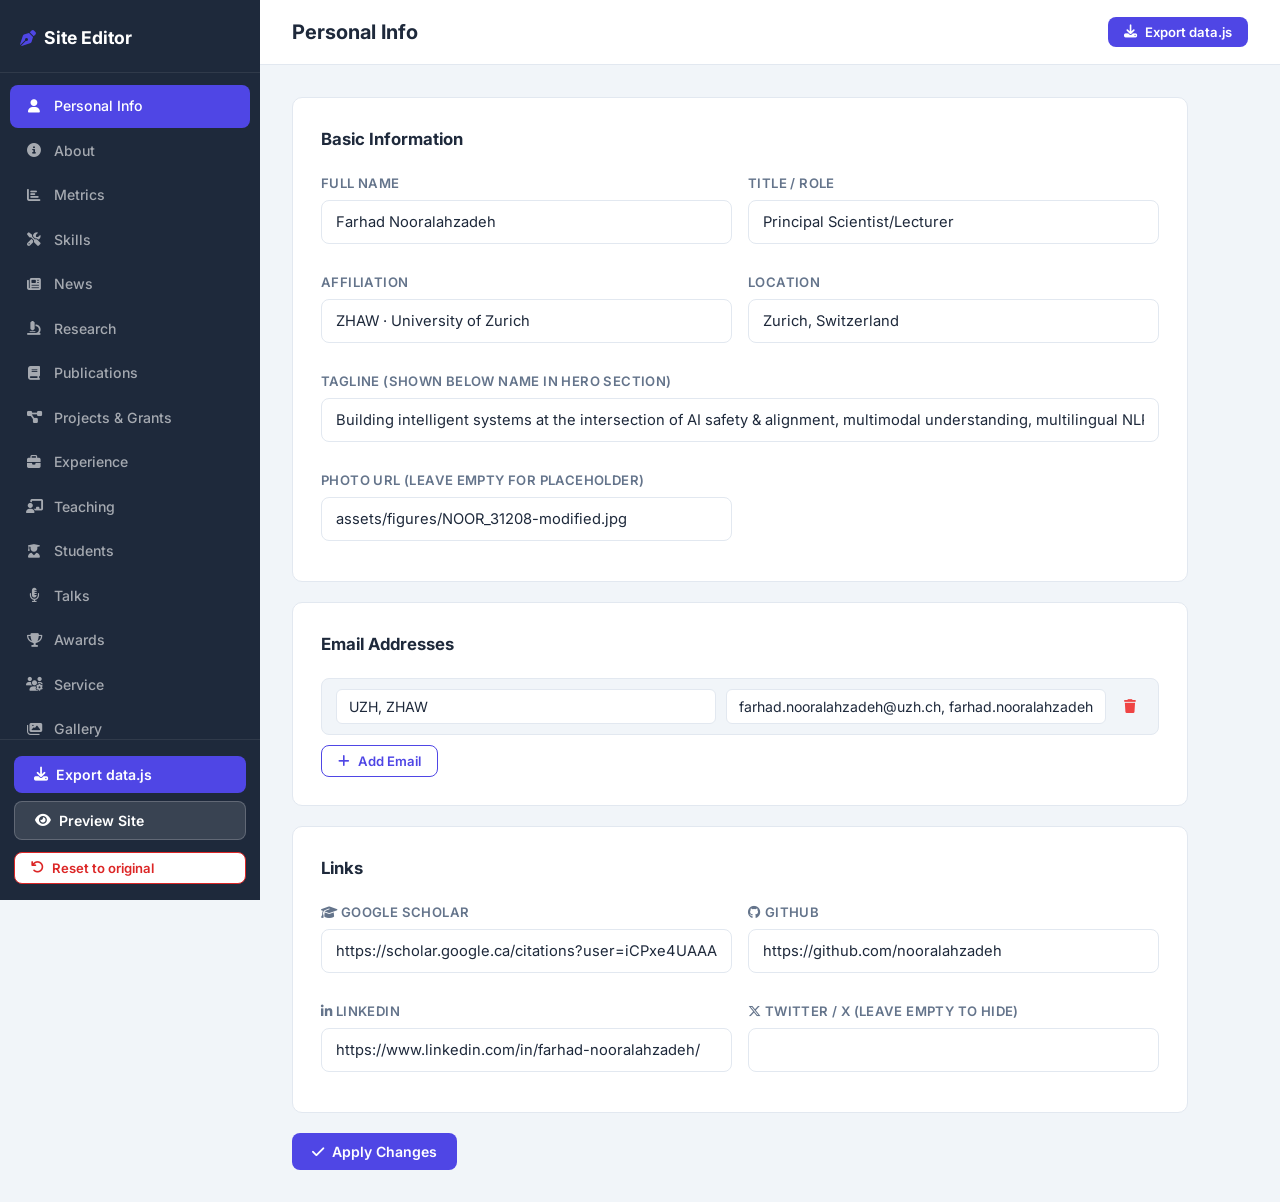
==== commit 2313f941: "Highlight AI safety and alignment and ground research themes with paper links. Co-authored-by: Curso" ====
--- a/admin.html
+++ b/admin.html
@@ -67,7 +67,7 @@
     <!-- Toast notification -->
     <div class="toast" id="toast"></div>
 
-    <script src="data.js?v=43"></script>
+    <script src="data.js?v=47"></script>
     <script>
     /* ==========================================================
        ADMIN EDITOR — Visual editor for data.js
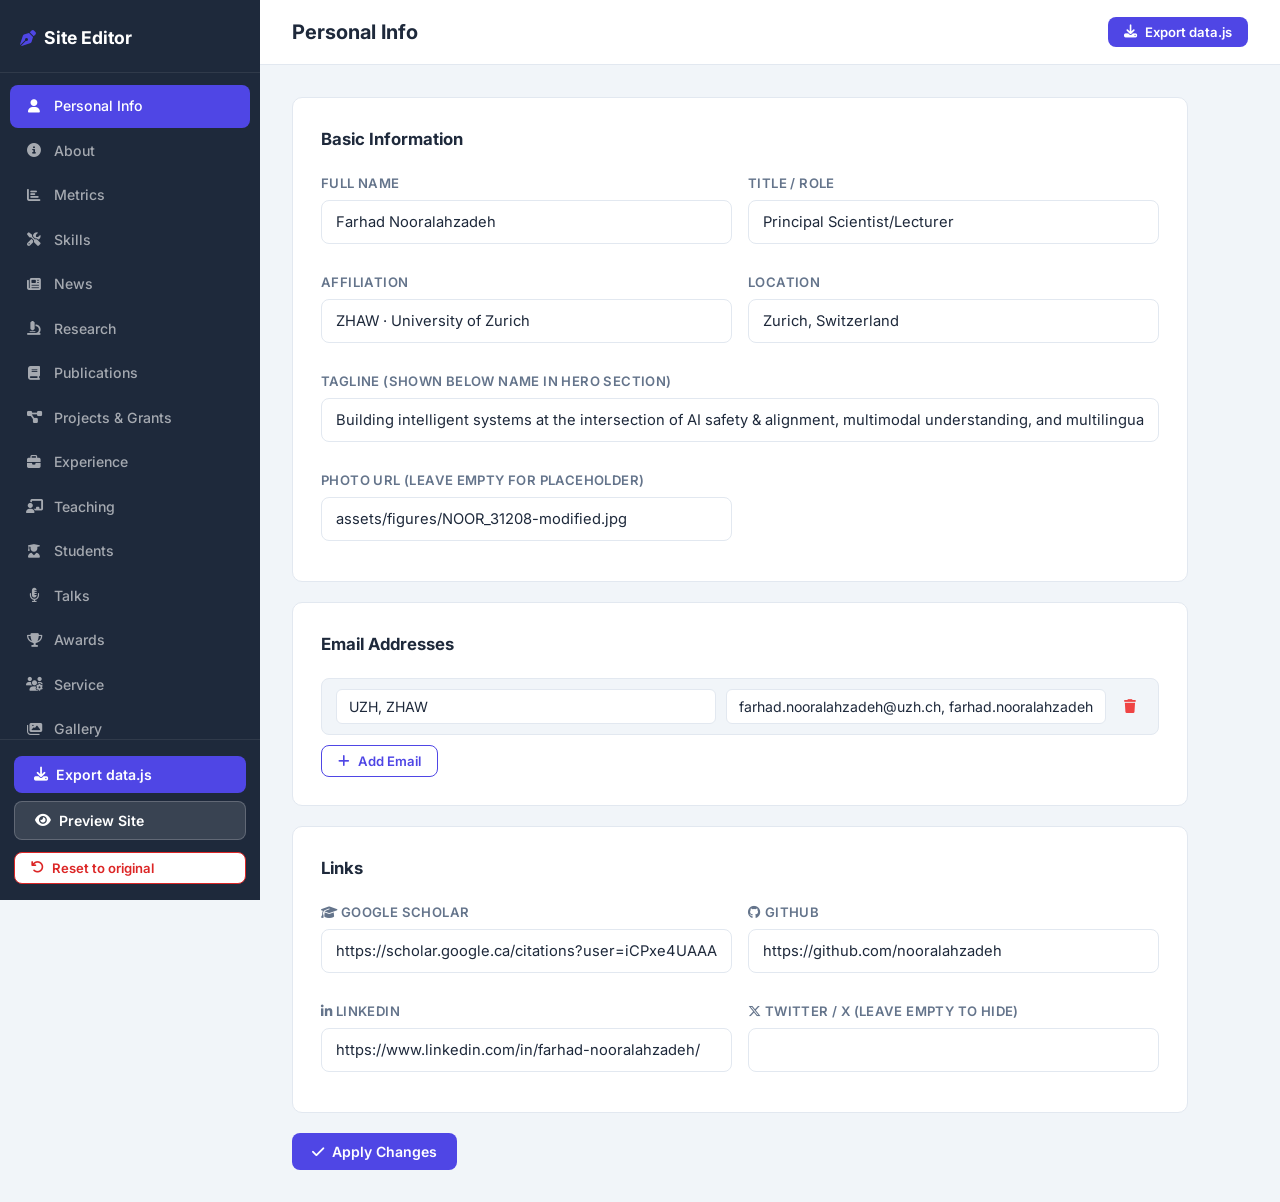
==== commit 4b0ae907: "Replace Trustworthy & Reliable AI framing with AI Safety & Alignment. Co-authored-by: Cursor <cursor" ====
--- a/admin.html
+++ b/admin.html
@@ -67,7 +67,7 @@
     <!-- Toast notification -->
     <div class="toast" id="toast"></div>
 
-    <script src="data.js?v=47"></script>
+    <script src="data.js?v=48"></script>
     <script>
     /* ==========================================================
        ADMIN EDITOR — Visual editor for data.js
